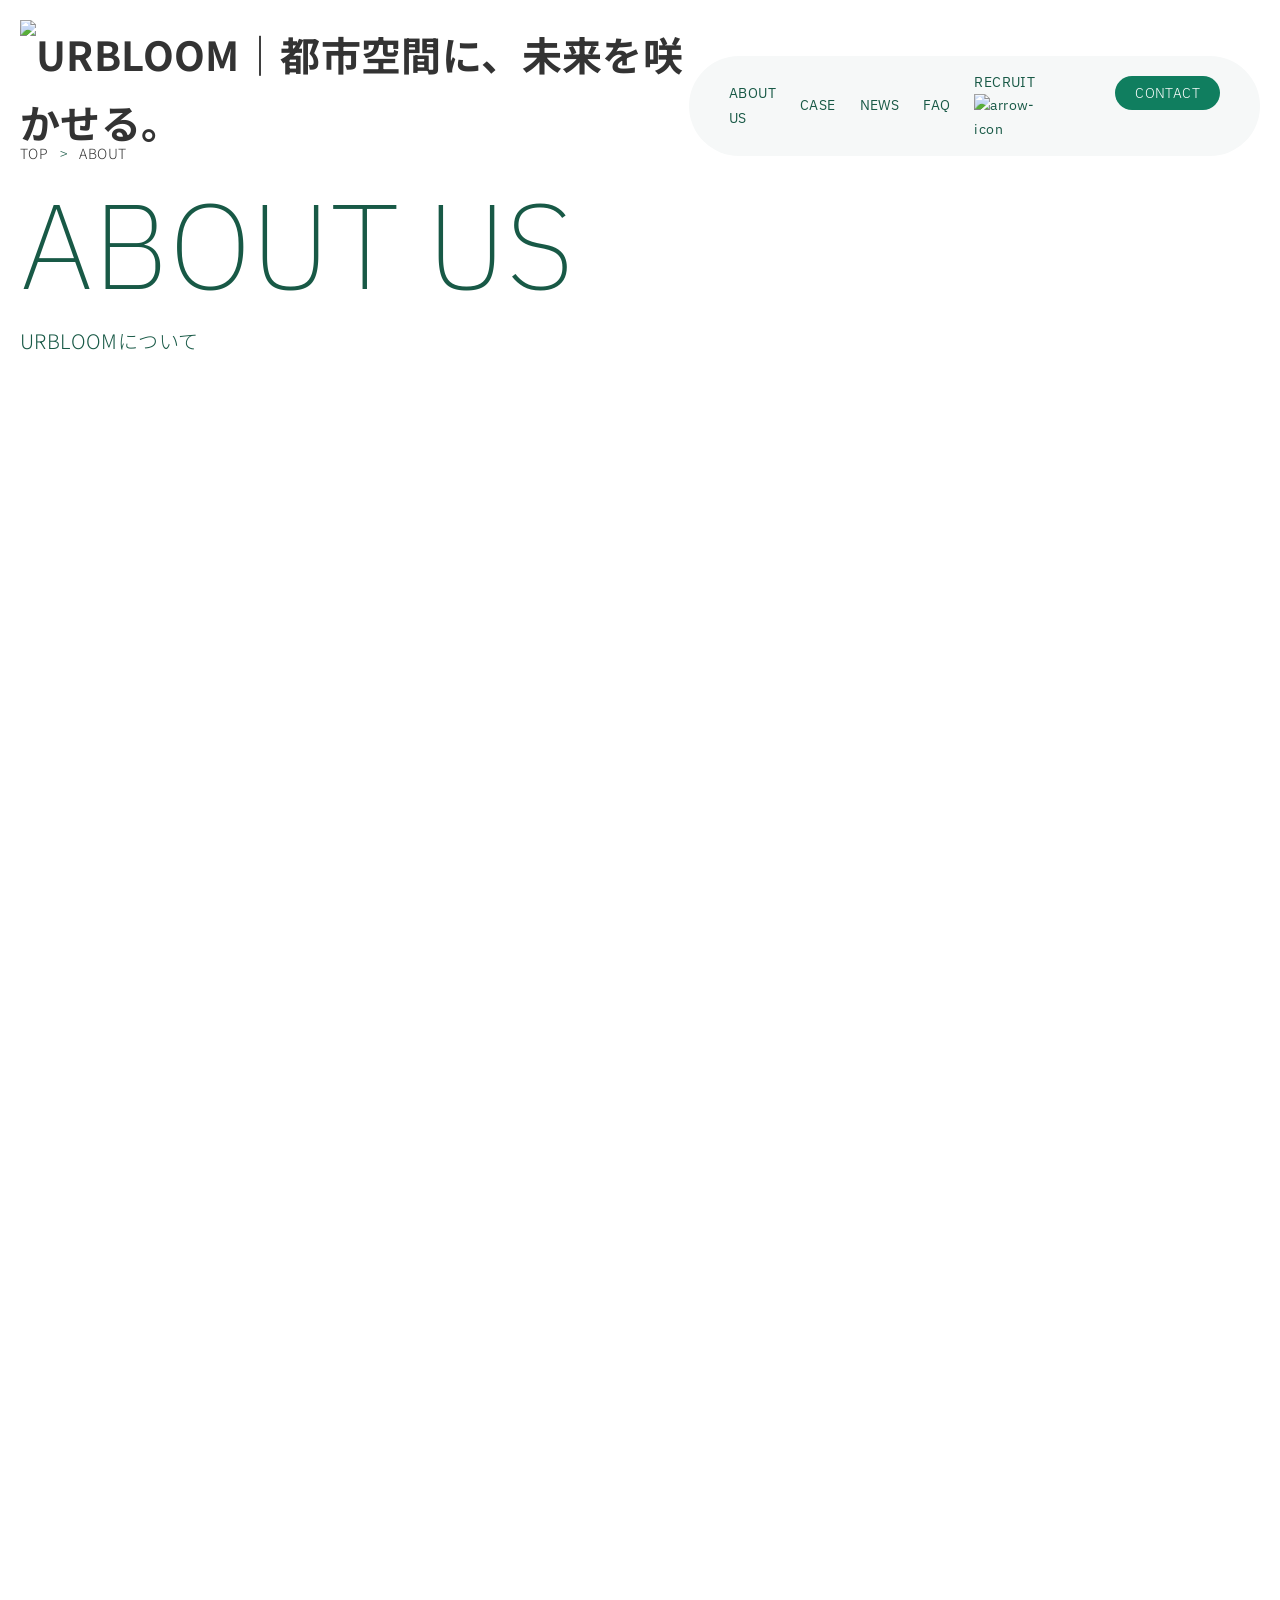
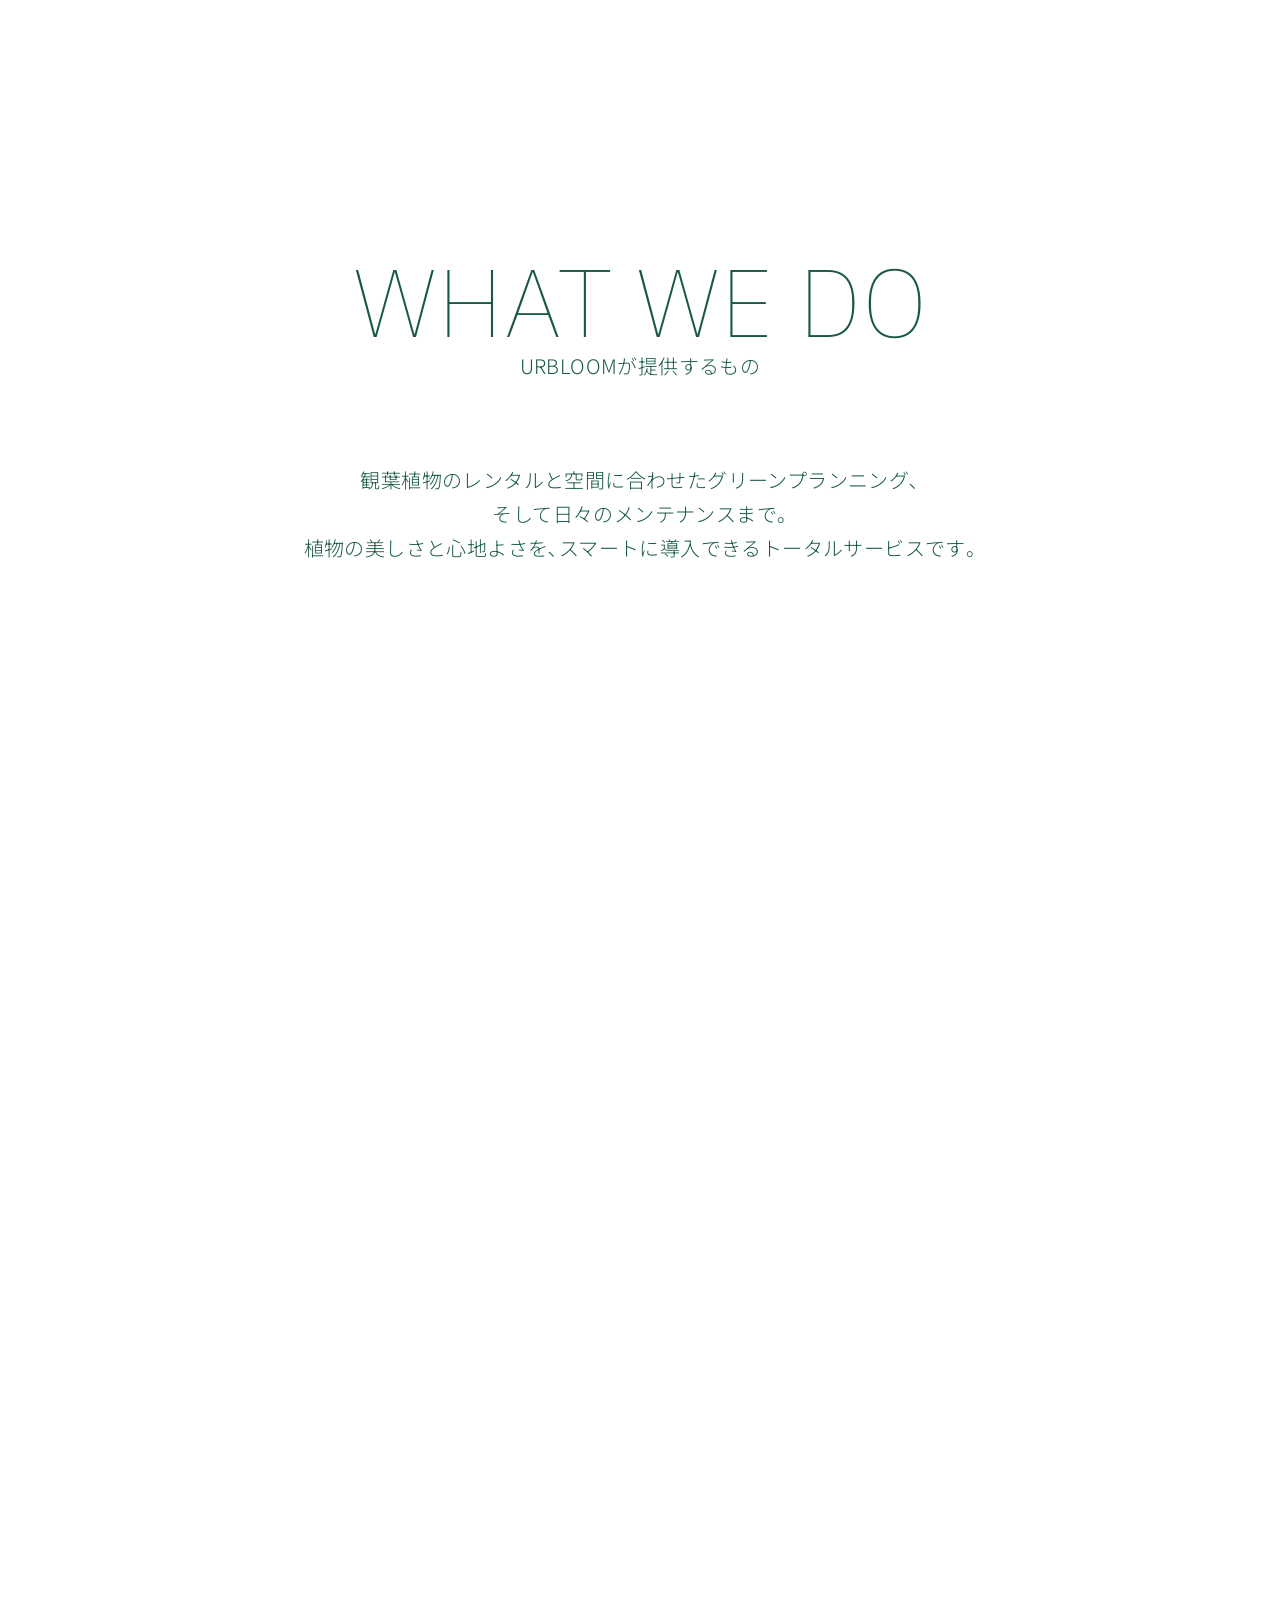
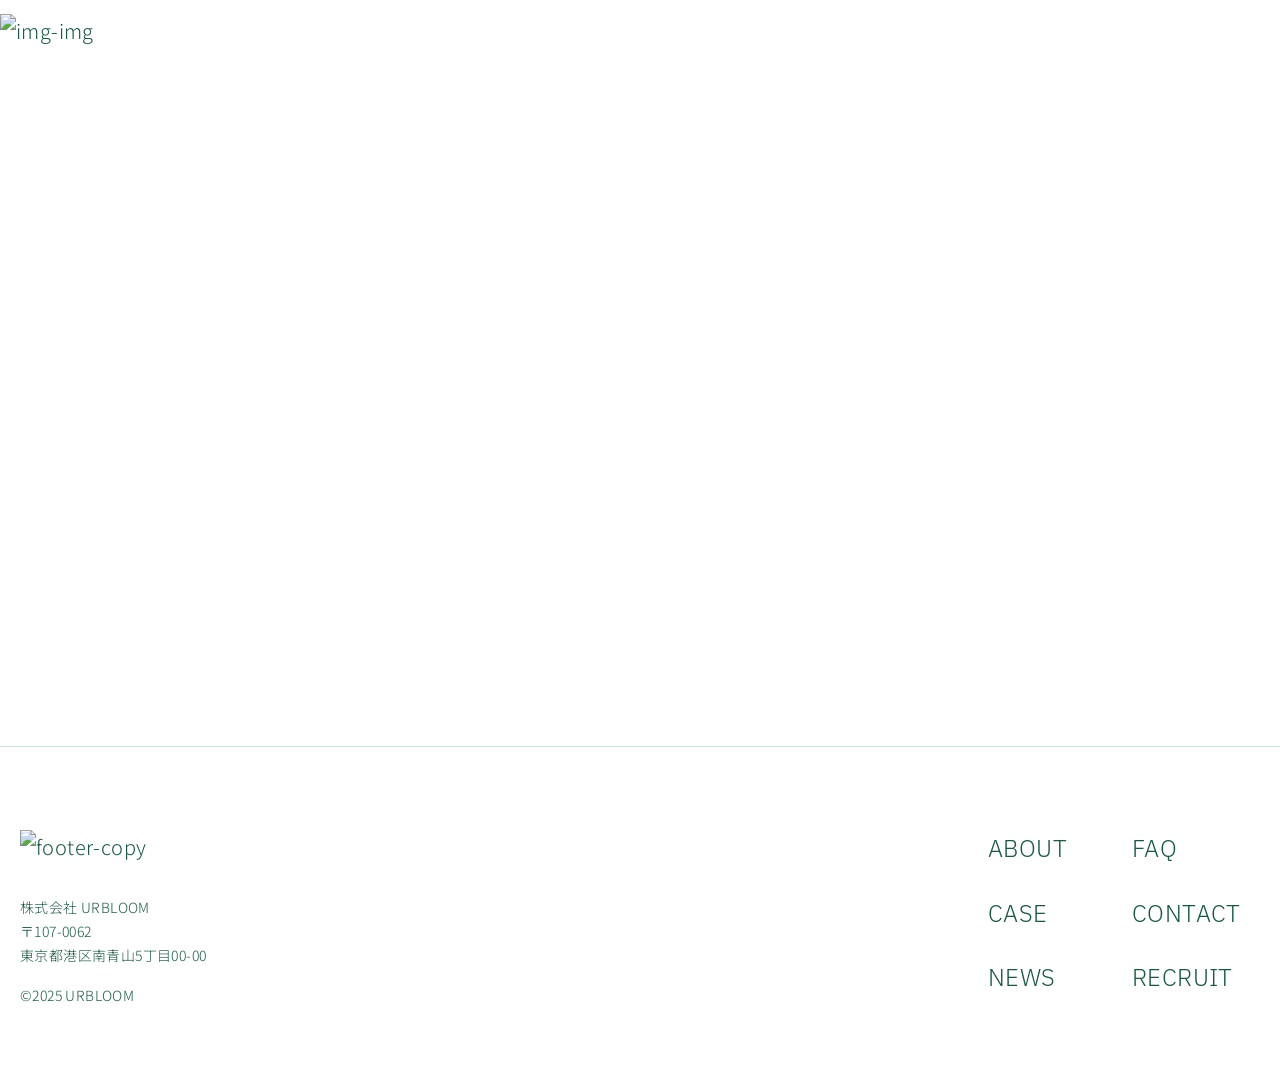
==== about.html @ 99304c8f "Add files via upload" ====
<!DOCTYPE html>
<html lang="ja">

<head>
  <meta charset="UTF-8">
  <meta http-equiv="X-UA-Compatible" content="IE=edge">
  <meta name="viewport" content="width=device-width, initial-scale=1.0">
  <title>URBLOOM｜都市空間に、緑の未来を。</title>
  <link rel="preconnect" href="https://fonts.googleapis.com">
  <link rel="preconnect" href="https://fonts.gstatic.com" crossorigin>
  <link
    href="https://fonts.googleapis.com/css2?family=IBM+Plex+Sans:ital,wght@0,100..700;1,100..700&family=Noto+Sans+JP:wght@100..900&display=swap"
    rel="stylesheet">
  <!-- CSSの読み込み -->
  <link rel="stylesheet" href="./css/reset.css">
  <link rel="stylesheet" href="./css/common.css">
  <link rel="stylesheet" href="./css/about.css">
  <link rel="stylesheet" href="./css/responsive.css">

  <meta name="description" content="都市空間に緑を取り入れる、グリーンデザインとメンテナンスを行うURBLOOM。自然と調和する空間づくりで、暮らしに癒しと美しさを。">
  <meta name="robots" content="index, follow">
  <link rel="canonical" href="https://urbloom.jp">

  <!-- OGP（SNS共有用） -->
  <meta property="og:locale" content="ja_JP">
  <meta property="og:type" content="website">
  <meta property="og:title" content="URBLOOM｜都市空間に、緑の未来を。">
  <meta property="og:description" content="都市空間に緑を取り入れる、グリーンデザインとメンテナンスを行うURBLOOM。自然と調和する空間づくりで、暮らしに癒しと美しさを。">
  <meta property="og:url" content="<https://urbloom.jp>">
  <meta property="og:site_name" content="URBLOOM">
  <meta property="og:image" content="<https://urbloom.jp/assets/img/ogp.jpg>">

  <!-- Twitterカード設定 -->
  <meta name="twitter:card" content="summary_large_image">

  <!-- Favicon関連（ファイルパスは要調整） -->
  <link rel="icon" href="./img/common/favicon.jpg" sizes="32x32">
  <link rel="icon" href="./img/common/favicon.jpg" sizes="192x192">
  <link rel="shortcut icon" href="./img/common/favicon.jpg">
  <link rel="apple-touch-icon-precomposed" href="./img/common/favicon.jpg">
  <meta name="msapplication-TileImage" content="./img/common/favicon.jpg">
</head>

<body>

   <!-- ヘッダー -->

  <header class="header">
    <div class=" container header-container">
      <h1 class="header-logo">
        <a href="/index.html">
          <img width="182" height="48" src="./img/common/logo.png" alt="URBLOOM｜都市空間に、未来を咲かせる。">
        </a>
      </h1>
      <div class="header-gnav-area">
        <!-- ハンバーガーメニュー -->
        <button class="hamburger-menu" id="js-hamburger-menu">
          <span class="hamburger-menu-bar m-top"></span>
          <span class="hamburger-menu-bar m-middle"></span>
          <span class="hamburger-menu-bar m-bottom"></span>
        </button>
        <nav class="hamburger-nav">
          <div class="hamburger-nav-header"></div>
          <ul class="hamburger-nav-list">
            <li class="hamburger-nav-item"><a href="./about.html" class="navigation__link">ABOUT US</a></li>
            <li class="hamburger-nav-item"><a href="./case.html" class="navigation__link">CASE</a></li>
            <li class="hamburger-nav-item"><a href="./news.html" class="navigation__link">NEWS</a></li>
            <li class="hamburger-nav-item"><a href="./faq.html" class="navigation__link">FAQ</a></li>
            <li class="hamburger-nav-item"><a href="" class="navigation__link" target="_blank" rel="noopener">RECRUIT<img width="24" height="24"
                  src="./img/common/arrow-icon.png" alt="arrow-icon"></a></li>
          </ul>
          <a href="./contact.html" class="btn-section hamburger">Contact<span class="arrow01">→</span>
            </a>
        </nav>
        <!--  -->
        <nav class="header-gnav">
          <ul class="gnav-list">
            <li class="gnav-item"><a href="./about.html">ABOUT US</a></li>
            <li class="gnav-item"><a href="./case.html">CASE</a></li>
            <li class="gnav-item"><a href="./news.html">NEWS</a></li>
            <li class="gnav-item"><a href="./faq.html">FAQ</a></li>
            <li class="gnav-item"><a href="" target="_blank" rel="noopener">RECRUIT<img width="20" height="20"
                  src="./img/common/arrow-icon.png" alt="arrow-icon"></a></li>
          </ul>
          <div class="gnav-btn"><a href="./contact.html">CONTACT</a>
          </div>
        </nav>
      </div>


    </div>
  </header>





  <main class="main">

    <section class="about-page">
      <div class="page-titlearea">
        <div class="container about-fv-container">
          <!-- パンくずリスト -->
          <ol class="breadcrumb" itemscope itemtype="https://schema.org/BreadcrumbList">
            <li itemprop="itemListElement" itemscope itemtype="https://schema.org/ListItem">
              <a itemprop="item" href="./index.html">
                <span itemprop="name">TOP</span>
              </a>
              <meta itemprop="position" content="1" />
            </li>

            <li itemprop="itemListElement" itemscope itemtype="https://schema.org/ListItem">
              <a itemprop="item" href="カテゴリー1のURL">
                <span itemprop="name">ABOUT</span>
              </a>
              <meta itemprop="position" content="2" />
            </li>
          </ol>

          <div class="title-about">
            <h2 class="title-en page">ABOUT US</h2>
            <p class="copy copy-page">URBLOOMについて</p>
          </div>
        </div>
      </div>
      <div class="fv-about-img inview fadeIn_up">
        <img width="1312" height="720" src="./img/about/about-img01.png" alt="fv-about-img">
      </div>
    </section>

    <!-- セクションコンセプト -->
    <section class="concept inview fadeIn_up">
      <div class="container container-concept">
        <div class="concept-img inview fadeIn_up">
          <img width="200" height="201" src="./img/about/logomark.png" alt="concept-img">
        </div>
        <div class="text-block">
          <h3 class="headline">都市空間に､未来を咲かせる｡</h3>
          <p class="copy">コンクリートの街に､緑のやすらぎを｡</p>
          <p class="copy">URBLOOMは､<br>観葉植物のレンタルと<br class="sp-only">丁寧なメンテナンスを通して､<br>オフィスや店舗に心地よいリズムと<br
              class="sp-only">洗練された空気を届けます｡</p>
          <p class="copy">装飾ではなく､<br class="sp-only">空間の価値を育てるために。</p>
          <p class="copy">私たちは､<br class="sp-only">都市に“植物という選択肢”を<br class="sp-only">広げていきます｡</p>
        </div>
      </div>
    </section>

    <!-- セクションサービス -->
    <section class="service">
      <div class="container container-service">
        <div class="titlearea">
          <h2 class="title-en">WHAT WE DO</h2>
          <p class="copy">URBLOOMが提供するもの</p>
        </div>
        <div class="title-section">
          <p class="copy">観葉植物のレンタルと<br class="sp-only">空間に合わせたグリーンプランニング､<br
              class="sp-only"><br class="pc-only">そして日々のメンテナンスまで｡<br>植物の美しさと心地よさを､<br class="sp-only">スマートに導入できるトータルサービスです｡</p>
          <div class="service-img inview fadeIn_up">
            <img width="580" height="540" src="./img/about/img-service.png" alt="service-img">
          </div>
        </div>
      </div>
    </section>



    <!-- セクションMVV -->
    <section class="MVV inview fadeIn_up">
      <div class="container container-MVV">
        <div class="titlearea">
          <h2 class="title-en">MVV</h2>
          <p class="copy">ミッション・ビジョン・バリュー</p>
        </div>
        <div class="text-block">
          <div class="small-block">
            <p class="copy-en">Purpose</p>
            <p class="copy">自然の安らぎと美しさを届け､<br class="sp-only">潤いと癒しをもたらす｡</p>
          </div>
          <div class="small-block">
            <p class="copy-en">Mission</p>
            <p class="copy">心地よく魅力的な空間を創造する｡</p>
          </div>
          <div class="small-block">
            <p class="copy-en">Vision</p>
            <p class="copy">都市に“緑の選択肢”を｡<br class="sp-only">グリーンが文化となる未来へ｡</p>
          </div>

        </div>
      </div>
    </section>


    <div class="img-img">
      <img src="./img/about/sec-img.jpg" alt="img-img">
    </div>



    <!-- セクションCONTACT -->

    <div class="contact inview fadeIn_up">
      <div class="container contact-container">
        <div class="title-area title-area-contact">
          <h2 class="title-en title-en-g">CONTACT</h2>
          <p class="copy copy-contact">お問い合わせ</p>
        </div>

        <hr class="line02">

        <div class="textarea">
          <div class="copy copy-contact">お問い合わせは､<br class="sp-only">フォームより承っております｡<br>どんな些細なお悩みごとでも､<br>まずはお気軽にご相談ください｡
          </div>
          <div class="contact-area">
            <div class="tel">TEL 000-000-0000</div>
            <a href="./contact.html" class="btn-section btn-section-contact">Contact Form<span
                class="arrow01">→</span></a>
          </div>
        </div>
      </div>
    </div>


  </main>


<!-- フッター -->
  <footer class="footer">

    <!-- PC版 -->
    <div class="pc-only">
      <hr class="line03">
      <div class="footer-container">
        <div class="co-information">
          <div class="footer-copy">
            <img width="325" height="120" src="./img/home/main-copy.png" alt="footer-copy">
          </div>
          <div class="footer-wrapper">
            <p class="address">株式会社 URBLOOM<br>〒107-0062<br>東京都港区南青山5丁目00-00</p>
            <p class="footer-copyrihgt">&copy;2025 URBLOOM</p>
          </div>
        </div>

        <div class="footer-gnav-container">
          <div class="footer-gnav-group">
            <div class="footer-gnav-item"><a href="./about.html">ABOUT</a></div>
            <div class="footer-gnav-item"><a href="./case.html">CASE</a></div>
            <div class="footer-gnav-item"><a href="./news.html">NEWS</a></div>
          </div>
          <div class="footer-gnav-group">
            <div class="footer-gnav-item"><a href="./faq.html">FAQ</a></div>
            <div class="footer-gnav-item"><a href="./contact.html">CONTACT</a></div>
            <div class="footer-gnav-item"><a href="" target="_blank" rel="noopener">RECRUIT</a></div>
          </div>
        </div>
      </div>
    </div>

    <!-- SP版 -->
    <div class="sp-only">
      <hr class="line03">
      <div class="footer-container">
        <div class="co-information">
          <div class="footer-copy">
            <img width="276" height="102" src="./img/home/main-copy.png" alt="footer-copy">
          </div>
          <div class="footer-wrapper">
            <p class="address">株式会社 URBLOOM<br>〒107-0062 東京都港区南青山5丁目00-00</p>
            <p class="footer-copyrihgt">&copy;2025 URBLOOM</p>
          </div>
        </div>

        <div class="footer-gnav-container">
          <div class="footer-gnav-group">
            <div class="footer-gnav-item"><a href="./about.html">ABOUT</a></div>
            <div class="footer-gnav-item"><a href="./case.html">CASE</a></div>
            <div class="footer-gnav-item"><a href="./faq.html">FAQ</a></div>
          </div>
          <div class="footer-gnav-group">
            <div class="footer-gnav-item"><a href="./news.html">NEWS</a></div>
            <div class="footer-gnav-item"><a href="./contact.html">CONTACT</a></div>
            <div class="footer-gnav-item"><a href="" target="_blank" rel="noopener">RECRUIT</a></div>
          </div>
        </div>
      </div>
    </div>
  </footer>

  <script src="https://code.jquery.com/jquery-4.0.0.min.js"></script>
  <script src="https://cdn.jsdelivr.net"></script>
  <script src="https://cdn.jsdelivr.net/npm/swiper@12.0.3/swiper-bundle.min.js"></script>
  <script src="./script.js"></script>
</body>
</html>
---- css/common.css ----
/* ベース */



body {
  color: #185946;
  font-family: "Noto Sans JP", "ヒラギノ角ゴシック", "Hiragino Sans", "ヒラギノ角ゴ ProN W3", "Hiragino Kaku Gothic ProN", "游ゴシック", "Yu Gothic", YuGothic, "メイリオ", Meiryo, '源ノ角ゴシック JP', sans-serif;
  ;
  font-optical-sizing: auto;
  font-size: 20px;
  font-weight: 300;
  line-height: 1.7;
  letter-spacing: 0.02em;
}

/* 共通パーツ */
.container {
  margin: 0 auto;
}

.main {
  padding-top: 92px;
}

/* 最初は透明で、少し下に配置 */
.fadeIn_up {
  opacity: 0;
  transform: translateY(30px);
  transition: opacity 1.5s, transform 1.5s;
}

.fadeIn_up.is-show {
  opacity: 1;
  transform: translateY(0);
}

/* ヘッダー */

.header {
  position: fixed;
  width: 100%;
  height: 92px;
  top: 0;
  left: 0;
  z-index: 100;
  background-color: #fff;
}

.header-gnav-area {
  background-color: #F6F8F8;
  padding: 14px 40px;
  border-radius: 50px;
}


.header-container {
  display: flex;
  align-items: end;
  justify-content: space-between;
  max-width: 1312px;
  margin-top: 20px;
  padding-left: 20px;
  padding-right: 20px;
  box-sizing: content-box;
}

.header-gnav {
  display: flex;
  align-items: baseline;
  font-size: 14px;
}

.hamburger-menu {
  display: none;
}

.hamburger-nav {
  display: none;
}


.gnav-list {
  display: flex;
  align-items: center;
  margin-right: 80px;
  color: #185946;
  gap: 24px;
}

.gnav-item>a {
  font-family: "IBM Plex Sans";
  font-size: 14px;
  color: #185946;
  font-weight: 400;
}

.btn {
  margin-left: 80px;
}

.gnav-btn>a {
  font-family: "IBM Plex Sans";
  background-color: #107E5F;
  color: #fff;
  border-radius: 30px;
  padding: 8px 20px;
}

.gnav-btn>a:hover {
  background-color: #009E71;
}



/* ファーストビュー */

.fv {
  padding-top: 128px;
}

.container.fv-container {
  max-width: 1352px;
  padding: 0 20px;
}

.fv-copy {
  height: 100%;
  display: flex;
  align-items: flex-start;
  justify-content: space-between;
}

.main-copy-img {
  margin-right: 40px;
}

.main-copy {
  display: flex;
  align-items: flex-end;
  margin-bottom: 80px;
}

.fv-main-copy {
  font-family: "IBM Plex Sans";
  opacity: 50%;
}

.fv-img {
  display: flex;
  justify-content: center;
  margin: 0 auto;
}



/* セクションABOUT */

.about {
  padding: 160px 0 120px;
}

.about-container {
  max-width: 896px;
  padding: 0 20px;
  display: flex;
  flex-direction: column;
}

.contents {
  max-width: 856px;
  display: flex;
  justify-content: space-between;
  margin-top: 80px;
}

.title {
  font-size: 56px;
  font-weight: 300;
  width: fit-content;
}

.about-img {
  width: 48.5%;
}

.text-box {
  /* max-width: 380px; */
  width: 44.3%;
  display: flex;
  flex-direction: column;
  justify-content: space-between;
}

.copy {
  color: #185946;
  width: fit-content;
}

.text-area .copy:not(:first-child) {
  margin-top: 20px;
}

.a .btn-section {
  font-size: 14px;
}

.btn-section {
  font-family: "IBM Plex Sans";
  font-size: 14px;
  display: flex;
  /* テキストと矢印を横並びにする */
  align-items: center;
  /* 垂直方向の中央揃え */
  width: 280px;
  height: 64px;
  justify-content: space-between;
  /* テキストと矢印を両端に配置 */
  padding: 20px;
  background-color: #f6f8f8;
  color: #185946;
  border: none;
  border-radius: 40px;
  transition: background-color 0.3s ease;
}

.btn-section:hover .arrow01 {
  background-color: #009E71;
}

.arrow01 {
  font-family: "IBM Plex Sans";
  font-size: 28px;
  color: #fff;
  display: inline-flex;
  align-items: center;
  justify-content: center;
  width: 96px;
  height: 24px;
  background-color: #107e5f;
  border-radius: 20px;
  /* margin-left: 15px; */
  transition: background-color 0.3s ease, color 0.3s ease;
}


/* セクションCASE */

.case {
  background-image: url(../img/home/case-bg.png);
  background-size: contain;
  background-repeat: no-repeat;
  background-position: top;
  padding: 160px 0 0;
}

.case-container {
  display: flex;
  flex-direction: column;
  justify-content: center;
  align-items: center;
}

.case-img {
  /* width: 100%; */
  height: auto;
  margin-top: 102px;
}

.title-area-case {
  margin-bottom: 40px;
}

.case-top-title {
  white-space: nowrap;
}


/* セクションNEWS */

.news {
  padding: 200px 0;
}

.news-container {
  max-width: 1128px;
  padding: 0 20px;
  display: flex;
  justify-content: space-between;
  align-items: center;
}

.title-area-news {
  margin: 0;
}

.title-en {
  font-family: "IBM Plex Sans";
  font-size: 96px;
  font-weight: 100;
  max-width: fit-content;
  line-height: 100%;
}

.title-news {
  display: flex;
  flex-direction: column;
  width: fit-content;
  justify-items: right;
  margin-bottom: 40px;
}

.copy-news {
  /* display: block; */
  width: 100%;
  text-align: right;
  /* margin-bottom: 40px; */
}

.news-block {
  display: flex;
  flex-direction: column;
  gap: 32px;
  align-items: center;
  max-width: 640px;
  width: 100%;
}

.news-item {
  display: flex;
  align-items: center;

  gap: 12px;
  flex-grow: 1;
}

.news-item a :hover {
  background-color: #107E5F;
}

.news-link {
  display: flex;
  justify-content: space-between;
  align-items: center;
  width: 100%;
}

.news-link time {
  font-size: 14px;
}

/* .news-img {
  margin-right: 12px;
} */

.news-textarea {
  /* max-width: 640px; */
  flex-grow: 1;
}

.item-title {
  display: flex;
  justify-items: center;
  justify-content: space-between;
  align-items: center;
  max-width: 168px;
  margin-bottom: 8px;
}

.icon-notice {
  font-size: 12px;
  color: #fff;
  letter-spacing: 0;
  display: inline-flex;
  align-items: center;
  justify-content: center;
  background-color: #107E5F;
  border-radius: 15px;
  width: 86px;
  height: 20px;
}

.icon-event {
  font-size: 12px;
  color: #fff;
  letter-spacing: 0;
  display: inline-flex;
  align-items: center;
  justify-content: center;
  background-color: #107E5F;
  border-radius: 15px;
  width: 83px;
  height: 20px;
}

.arrow02 {
  font-family: "IBM Plex Sans";
  font-size: 28px;
  color: #185946;
  display: inline-flex;
  align-items: center;
  justify-content: center;
  width: 96px;
  height: 24px;
  border-radius: 20px;
  border-style: solid;
  border-width: 1px;
  border-color: #185946;
  /* margin-left: 15px; */
  /* transition: background-color 0.3s ease, color 0.3s ease; */
}

.line01 {
  border-top: 1px solid #107E5F;
  opacity: 20%;
  width: 100%;
  margin: 0;
}

.news-time {
  color: #185946;
}





/* セクションCONTACT*/

.contact {
  padding: 0 20px;
}

.contact-container {
  display: flex;
  flex-direction: column;
  justify-content: center;
  align-items: center;
  background-color: #185946;
  max-width: 1312px;
  border-radius: 20px;
  padding: 80px 64px;
  margin-bottom: 120px;
}

.title-en-g {
  font-family: "IBM Plex Sans";
  font-size: 96px;
  color: #fff;
  font-weight: 100;
  width: fit-content;
}

.title-area-contact {
  display: flex;
  align-items: baseline;
  width: 100%;
  margin-bottom: 24px;
}

.line02 {
  width: 100%;
  margin: 0;
}

.tel {
  font-family: "IBM Plex Sans";
  color: #fff;
  font-size: 40px;
  margin-bottom: 20px;
}

.copy-contact {
  color: #fff;
}

.btn-section-contact {
  background-color: #fff;
}

.textarea {
  display: flex;
  justify-content: space-between;
  max-width: 1184px;
  width: 100%;
  margin-top: 24px;
}

.contact-area {
  display: flex;
  flex-direction: column;
  align-items: center;
}

.sp-only {
  display: none;
}

.pc-only {
  display: inline;
}


/* フッター */

.footer-container {
  display: flex;
  justify-content: space-between;
  max-width: 1352px;
  width: 100%;
  padding: 80px 20px;
  margin: 0 auto;
}

.line03 {
  border-top: 1px solid #107E5F;
  opacity: 20%;
  max-width: 1312px;
  width: 100%;
  margin: 0 auto;
}


.footer-copy {
  margin-bottom: 32px;
}

.address {
  font-size: 14px;
  margin-bottom: 16px;
}

.footer-copyrihgt {
  font-size: 14px;
}

.footer-gnav-container {
  display: flex;
  justify-content: center;
  gap: 16px;
}

.footer-gnav-group {
  width: 128px;
  display: flex;
  flex-direction: column;
  gap: 24px;
}

.footer-gnav-item>a {
  font-family: "IBM Plex Sans", sans-serif;
  font-size: 24px;
  color: #185946;
  font-weight: 300;
}
---- css/about.css ----
/* パンくずリスト */
.breadcrumb {
  margin: 0;
  padding: 0;
  list-style: none;
}

.breadcrumb li {
  display: inline;
  /*横に並ぶように*/
  list-style: none;
  font-size: 14px;
}

.breadcrumb li:after {
  /* >を表示*/
  content: '>';
  padding: 8px;
}

.breadcrumb li:last-child:after {
  content: '';
}

.breadcrumb li a {
  text-decoration: none;
}

.breadcrumb li a:hover {
  text-decoration: underline;
}

/* ファーストビュー（共通） */

.page-titlearea {
  margin: 0 auto;
  max-width: 1440px;
  width: 100%;
}

.about-fv-container {
  display: flex;
  flex-direction: column;
  gap: 16px;
  max-width: 1352px;
  padding: 42px 20px 0;
}

.title-about {
  display: flex;
  flex-direction: column;
  width: fit-content;
  gap: 20px;
}

.title-en.page {
  font-weight: 200;
  font-size: 120px;
}

.fv-about-img {
  display: flex;
  justify-content: center;
  margin: 0 auto;
  padding: 46px 20px 0;
}



/* セクションコンセプト */

.concept {
  padding: 120px 0 160px;
}

.container-concept {
  display: flex;
  flex-direction: column;
  align-items: center;
  gap: 40px;
}

.headline {
  font-size: 28px;
  font-weight: 400;
}

.text-block {
  display: flex;
  flex-direction: column;
  justify-content: center;
  text-align: center;
  align-items: center;
  gap: 40px;
}



/* セクションサービス */
.container-service {
  max-width: 1280px;
  width: 100%;
  background-image: url(../img/about/about-bg.png);
  background-size: cover;
  background-size: contain;
  background-position: center;
  background-repeat: no-repeat;
}

.titlearea {
  display: flex;
  flex-direction: column;
  align-items: center;
  margin-bottom: 80px;
}

.title-section {
  display: flex;
  flex-direction: column;
  gap: 40px;
  align-items: center;
  text-align: center;
}



/* セクションMVV */

.MVV {
  padding: 221px 0 225px;
}


.copy-en {
  font-family: "IBM Plex Sans";
  font-weight: 400;
}

.img-img {
  width: 100%;
  height: auto;
  margin-bottom: 120px;
}

.small-block {
  display: flex;
  flex-direction: column;
  gap: 10px;
}
---- css/responsive.css ----
@media screen and (max-width: 1023px) {


  body {
    font-size: 16px;
  }

  .sp-only {
    display: inline;
  }

  .sp-only.date {
    display: inline;
    font-size: 14px;
  }

  .pc-only {
    display: none;
  }

  /* ヘッダー */

  .header {
    height: 56px;
  }

  .container.header-container {
    margin-top: 16px;
    box-sizing: border-box;
    width: 100%;
  }

  .header-logo {
    width: 121px;
    height: 32px;
    z-index: 9999;
  }

  .header-logo a {
    display: block;
    width: 100%;
    height: 100%;
    line-height: 0;
  }

  .header-gnav {
    display: none;
    margin-right: 0;
  }

  .header-gnav-area {
    display: block;
    background-color: #fff;
    padding: 0;
  }

  .gnav-list {
    display: none;
  }

  /* バーガー */
  .hamburger-nav-header {
    width: 100%;
    height: 94px;
    flex-shrink: 0;
    /* 高さが潰れないように固定 */
    /* 確認用に背景色をつける場合はここに追加 */
  }

  .hamburger-menu {
    display: block;
    width: 40px;
    aspect-ratio: 1;
    border: none;
    position: relative;
    background: transparent;
  }

  .hamburger-menu-bar {
    width: 100%;
    height: 2px;
    background-color: #185946;
    display: inline-block;
    position: absolute;
    left: 50%;
    transform: translateX(-50%);
  }

  .hamburger-menu-bar.m-top {
    width: 20px;
    transform: translate(-50%, calc(-50% - 5px));
  }

  .hamburger-menu-bar.m-middle {
    width: 20px;
    transform: translate(-50%, -50%);
  }

  .hamburger-menu-bar.m-bottom {
    width: 20px;
    transform: translate(-50%, calc(-50% + 5px));
  }

  .hamburger-nav {
    position: fixed;
    /* 画面に固定 */
    top: 0;
    right: -100%;
    /* 初期状態は画面の右外に隠す */
    width: 100%;
    /* 画面幅いっぱい */
    height: 100vh;
    /* 画面高さいっぱい */
    background-color: #F6F8F8;
    /* 背景色（任意の色に調整してください） */
    z-index: 999;
    /* 他の要素より上に表示 */
    transition: right 0.5s ease;
    /* 0.5秒かけて右からスライドさせる設定 */
    display: flex;
    align-items: center;
    justify-content: center;
    transition: right 0.5s ease;
  }

  .hamburger-nav-list {
    display: flex;
    flex-direction: column;
    gap: 16px;
    margin-left: 40px;
  }

  .btn-section.hamburger {
    background-color: #fff;
    margin: 0 0 0 40px;
  }

  .navigation__link {
    font-family: "IBM Plex Sans";
    font-size: 24px;
    font-weight: 400;
    color: #185946;
  }

  .hamburger-nav.is-open {
    right: 0;
    display: flex;
    flex-direction: column;
    align-items: flex-start;
    justify-content: flex-start;
  }

.hamburger-nav-list {
  margin-bottom: 32px;
}

.hamburger-menu {
  z-index: 1000;
}

/* 真ん中の線を透明にする */
.hamburger-menu--open .m-middle {
  opacity: 0;
}

/* 上の線を45度回転させてバツの1本目にする */
.hamburger-menu--open .m-top {
  top: 50%;
  /* 中央に移動 */
  transform: translate(-50%, -50%) rotate(45deg);
}

/* 下の線を-45度回転させてバツの2本目にする */
.hamburger-menu--open .m-bottom {
  top: 50%;
  /* 中央に移動 */
  transform: translate(-50%, -50%) rotate(-45deg);
}

.hamburger-menu-bar {
  transition: all 0.5s;
}

/* セクションNEWS */

.news {
  padding: 80px 0px;
}

.news-container {
  flex-direction: column;
  width: 100%;
  gap: 32px;
}

.item-title {
  max-width: 132px;
}

/* .arrow02 {
    display: none;
  } */

.news-block {
  gap: 20px;
}

.title-news {
  margin-bottom: 0;
}

.title-area-news {
  display: flex;
  flex-direction: column;
  align-items: center;
}

.copy-news {
  text-align: center;
}

.icon-notice {
  font-size: 11px;
}

.news-link time {
  font-size: 12px;
}

.news-img {
  width: 84px;
  height: 56px;
}

.icon-notice {
  width: 58px;
  height: 15px;
}

.icon-event {
  width: 54px;
  height: 15px;
}

.line01 {
  /* width: 319px; */
  width: 100%;
}

.line01.news-page {
  width: 100%;
}


/* セクションCASE */

.case {
  background-image: url(../img/home/Case\ Interview-SP.png);
  padding: 80px 0 0;
  display: flex;
  flex-direction: column;
  align-items: center;
  gap: 32px;
}

.copy.case-top-copy {
  text-align: center;
}

.item-title {
  margin-bottom: 2px;
}

.title.case-top-title {
  text-align: center;
  margin-bottom: 32px;
}

.title-area-case {
  margin-bottom: 0;
  display: flex;
  flex-direction: column;
  align-items: center;
}

.case-img {
  margin-top: 0px;
  /* height: 151px; */
  margin-bottom: 20px;
}

}

@media screen and (max-width: 767px) {


  body {
    font-size: 16px;
  }

  /* 共通 */
  .container {
    padding-right: 20px;
    padding-left: 20px;
    max-width: 580px;
    box-sizing: border-box;
    width: 100%;
  }

  .main {
    padding-top: 56px;
  }

  .sp-only {
    display: inline;
  }

  .sp-only.date {
    display: inline;
    font-size: 14px;
  }

  .sp-only.wrapper {
    display: flex;
    justify-content: space-between;
  }

  .pc-only {
    display: none;
  }

  .copy {
    font-size: 16px;
  }

  .copy.copy-page {
    font-size: 20px;
  }

  .title {
    font-size: 28px;
  }

  .title-en {
    font-size: 48px;
  }

  .headline {
    font-size: 24px;
  }

  .btn-section {
    margin: 0 auto;
    width: 221px;
    height: 56px;
    padding: 16px;
  }

  .arrow01 {
    width: 72px;
    height: 24px;
    padding: 0 12px;
  }

  .breadcrumb {
    display: none;
  }

  .title-en.page {
    font-size: 64px;
  }


  /* フッター */

  .footer-container {
    flex-direction: column;
    padding-left: 20px;
    padding-right: 20px;
  }

  .footer-gnav-container {
    display: flex;
    justify-content: left;
    gap: 16px;
    margin-top: 64px;
  }

  .footer-gnav-group {
    width: 101px;
    gap: 16px;
  }

  .footer-wrapper {
    display: flex;
    align-items: self-end;
    justify-content: space-between;
  }

  .footer-copyrihgt {
    font-size: 10px;
  }

  .address {
    font-size: 10px;
    margin-bottom: 0;
  }

  .footer-gnav-item>a {
    font-size: 20px;
    font-weight: 300;
  }

  /* ファーストビュー */

  .fv {
    padding-top: 80px;
  }

  .fv-container {
    flex-direction: column;
  }

  .main-copy {
    flex-direction: column;
    align-items: flex-start;
    margin-bottom: 8px;
  }

  .copy-fv {
    font-size: 24px;
  }

  .fv-copy {
    flex-direction: column;
    margin-bottom: 40px;
  }

  .fv-main-copy br {
    display: none;
  }

  .main-copy-img {
    width: 322px;
    height: 120px;
    margin-right: 0;
    margin-bottom: 20px;
  }

  .fv-img {
    width: 100%;
    /* width: 335px; */
    /* height: 335px; */
    /* content: url("../img/home/fv-img01-sp.png"); */
    margin: 0 auto;
  }


  /* セクションABOUT */

  .about {
    padding: 80px 0 0;
  }

  .about-container {
    width: fit-content;
  }

  .contents {
    flex-direction: column;
    gap: 40px;
  }

  .about-img {
    width: 335px;
    height: 324px;
  }

  .text-box {
    width: 100%;
  }

  .contents {
    margin-top: 24px;
  }

  .text-area .copy:not(:first-child) {
    margin-top: 16px;
  }

  .text-area {
    margin-bottom: 32px;
  }




  /* セクションコンタクト */

  .contact {
    max-width: 335px;
    margin: 0 auto;
    padding: 0 0 80px;
  }


  .contact-container {
    margin-bottom: 0;
    padding: 52px 40px;
  }

  .title-en-g {
    font-size: 48px;
    font-weight: 100;
    width: fit-content;
  }

  .title-area-contact {
    display: flex;
    flex-direction: column;
    align-items: center;
    width: 100%;
    margin-bottom: 16px;
  }

  .line02 {
    width: 87%;
  }

  .tel {
    font-size: 28px;
    margin-bottom: 16px;
  }

  .textarea {
    flex-direction: column;
    align-items: center;
    gap: 32px;
    margin-top: 16px;
  }

  .copy-contact {
    text-align: center;
  }

  /* =======================
  ======ABOUT========
======================= */
  .about-page {
    padding-top: 80px;
  }

  .about-fv-container {
    padding-top: 0;
  }

  .fv-about-img {
    content: url(../img/about/about-img01-sp.png);
    width: 319px;
    height: 319px;
    margin-top: 40px;
    padding: 0;
  }

  .title-about {
    gap: 8px;
  }

  /* ABOUT-コンセプト */
  .concept {
    padding: 80px 0;
  }

  .container-concept {
    gap: 32px;
  }

  .concept-img {
    width: 100px;
    height: 100px;
  }

  .text-block {
    /* width: 375px; */
    gap: 16px;
  }

  /* ABOUT-セクションサービス */

  .container-service {
    background-image: none;
  }

  .titlearea {
    margin-bottom: 32px;
  }

  .title-section {
    gap: 32px;
    /* width: 375px; */

  }

  .service-img {
    width: 320px;
  }

  /* ABOUT-セクションMVV */
  .MVV {
    padding: 80px 0;
  }

  .text-block {
    margin: 0 auto;
  }

  .small-block {
    gap: 8px;
  }


  .copy-en {
    font-size: 16px
  }

  .img-img {
    content: url(../img/about/sec-img-sp.jpg);
    margin-bottom: 80px;
  }

  /* =======================
  ======case========
======================= */

  .page-case {
    padding: 80px 0;
  }

  .case-items {
    flex-direction: column;
    max-width: 320px;
    padding: 40px 0 0;
  }

  .case-items .item {
    width: 100%;
  }

  /* =======================
  ======case-single========
======================= */

  .case-single-container {
    padding-top: 0;
  }

  .single {
    max-width: 335px;
    padding: 40px 0 80px;
    gap: 20px;
  }

  .single-title {
    font-size: 24px;
    font-weight: 400;
  }

  .case-single-img {
    content: url(../img/case/case-detail-sp.png);
  }

  .headline-single {
    font-size: 16px;
    font-weight: 300;
  }

  .copy-single {
    letter-spacing: 0em;
  }

  .single-btn {
    margin-top: 20px;
  }


  /* =======================
  ======FAQ========
======================= */
  .title-faq {
    padding-top: 80px;
    display: flex;
    flex-direction: column;
    gap: 8px;
  }

  .accordion-item {
    padding: 20px 0;
  }


  .accordion-content {
    width: 100%;
  }

  .accordion-container {
    padding: 60px 0;
  }




  /* =======================
  ======contact========
======================= */
  .name-fields {
    flex-direction: column;
    gap: 8px;
  }

  .form-group {
    margin-bottom: 20px;
  }

  .form-group.email01 {
    margin-bottom: 8px;
  }

  .email-second-input {
    margin-top: 8px;
    /* 上の項目との距離を少し縮める */
  }

  .policy-text-box {
    margin-bottom: 20px;
  }


  .submit-button-container {
    margin-top: 40px;
  }

  .submit-button {
    width: 160px;
    height: 40px;
    font-size: 16px;
    line-height: 0;
  }

  .form-container {
    padding: 39px 26px 81px;
  }

  .policy-text-box p {
    font-size: 12px;
  }

  .policy-text-box {
    border: 1px solid #185946;
    border-radius: 16px;
    /* padding: 15px 32px; */
    padding: 20px 17.5px 20px 9.5px;
    height: 200px;
    overflow-y: auto;
    margin-bottom: 20px;
  }

  #policy {
    width: 16px;
    height: 16px;
  }

  .policy-agree label {
    display: flex;
    align-items: center;
    font-size: 14px;
  }


  .form-group input,
  .form-group input[type="tel"],
  .form-group textarea {
    padding: 12px 22px;
    border: 1px solid #185946;
    height: 44px;
  }


  /* =======================
  ======news========
======================= */

  .news-img {
    content: url(../img/home/news-sp-single.png);
  }

  .news-single-container {
    padding-top: 80px;
  }

  .page-news {
    max-width: 375px;
    padding: 40px 20px 80px;
  }

  .news-block.block01 {
    gap: 20px;
    max-width: 1080px;
    width: 100%;
  }

  .line01.news-page {
    width: 100%;
  }

  .pagenation {
    margin-top: 40px;
  }

  .pagenation li {
    height: 32px;
    width: 32px;
    font-size: 16px;
    margin-right: 16px;
  }

  .arrow02 {
    display: none;
  }


  /* =======================
  ======news-single========
======================= */
  .single-textarea {
    gap: 40px;
    padding: 40px 0 80px;
  }

  .news-link-text {
    font-size: 16px;
  }





}
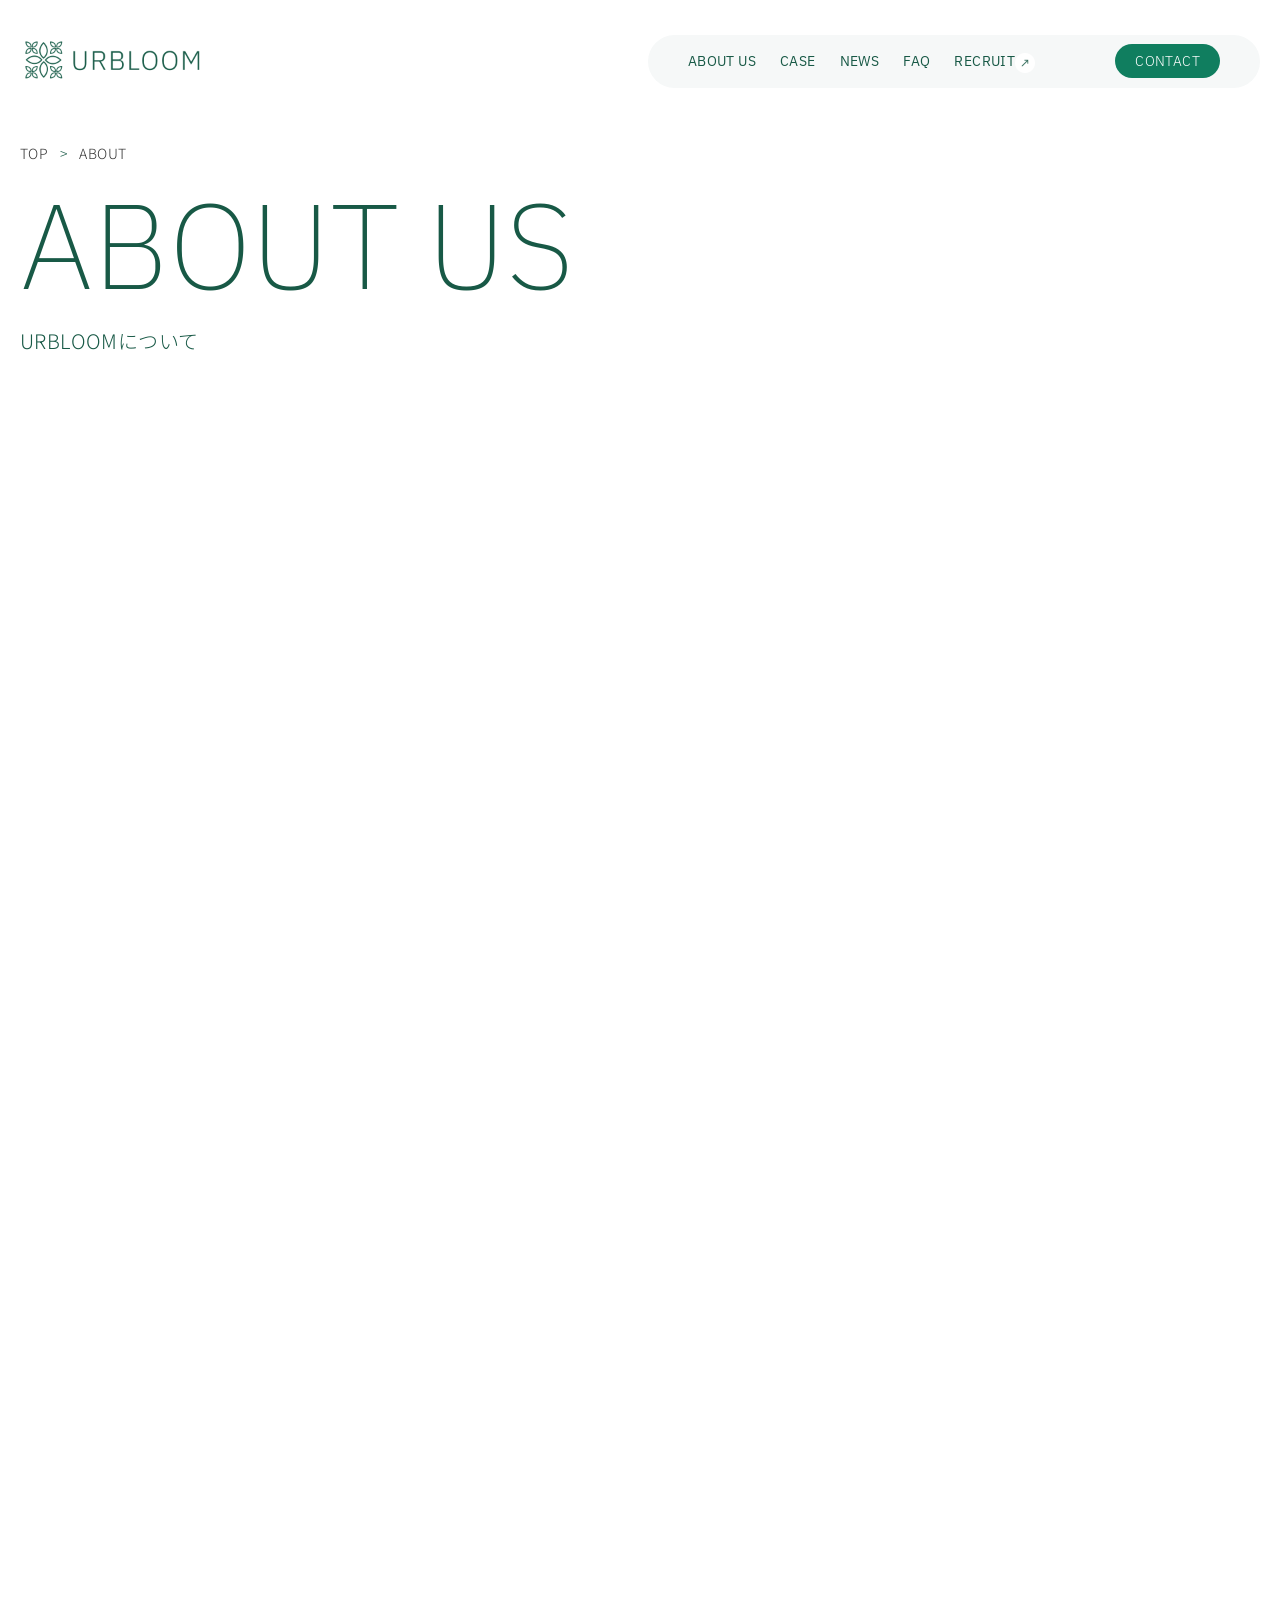
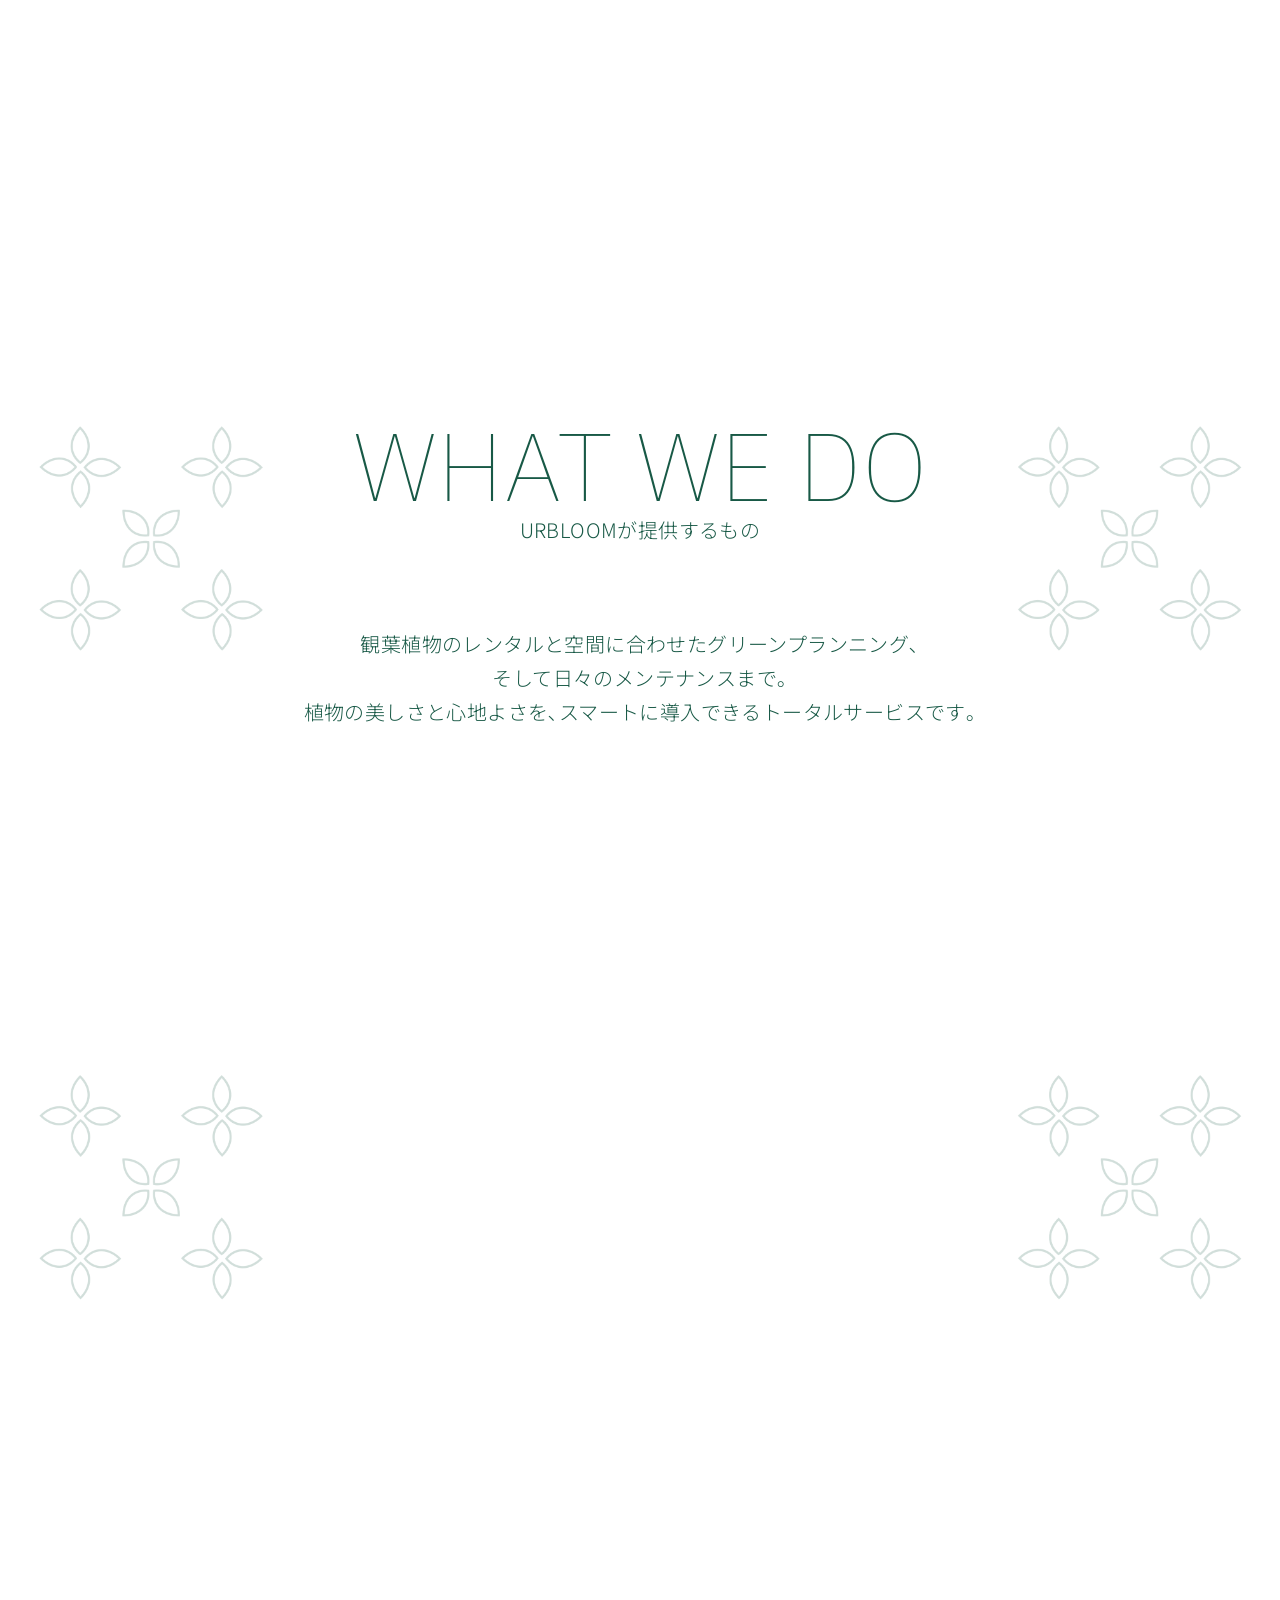
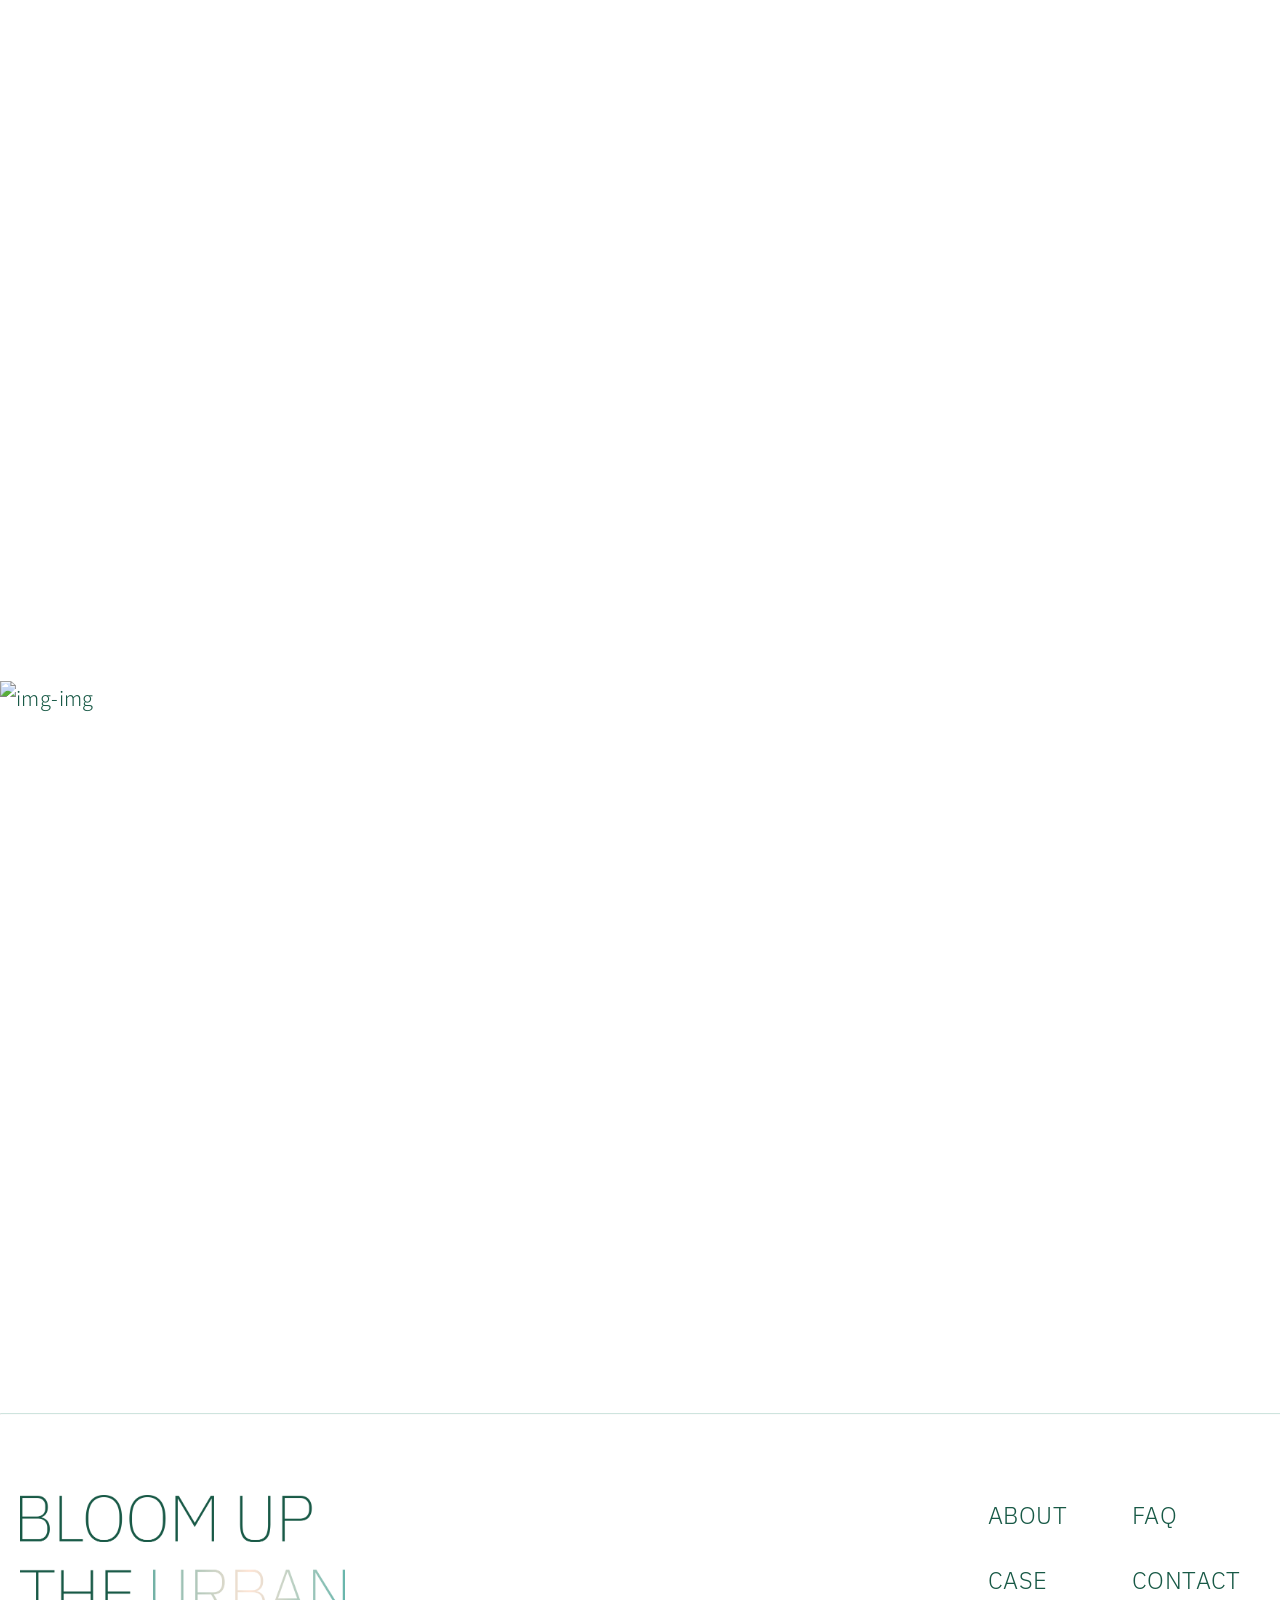
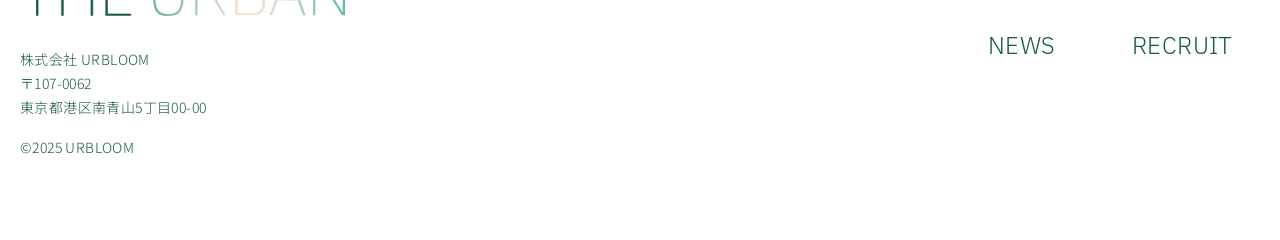
==== commit 07858db8: "Update about.html" ====
--- a/about.html
+++ b/about.html
@@ -48,7 +48,7 @@
   <header class="header">
     <div class=" container header-container">
       <h1 class="header-logo">
-        <a href="/index.html">
+        <a href="./index.html">
           <img width="182" height="48" src="./img/common/logo.png" alt="URBLOOM｜都市空間に、未来を咲かせる。">
         </a>
       </h1>
@@ -290,4 +290,4 @@
   <script src="https://cdn.jsdelivr.net/npm/swiper@12.0.3/swiper-bundle.min.js"></script>
   <script src="./script.js"></script>
 </body>
-</html>+</html>
